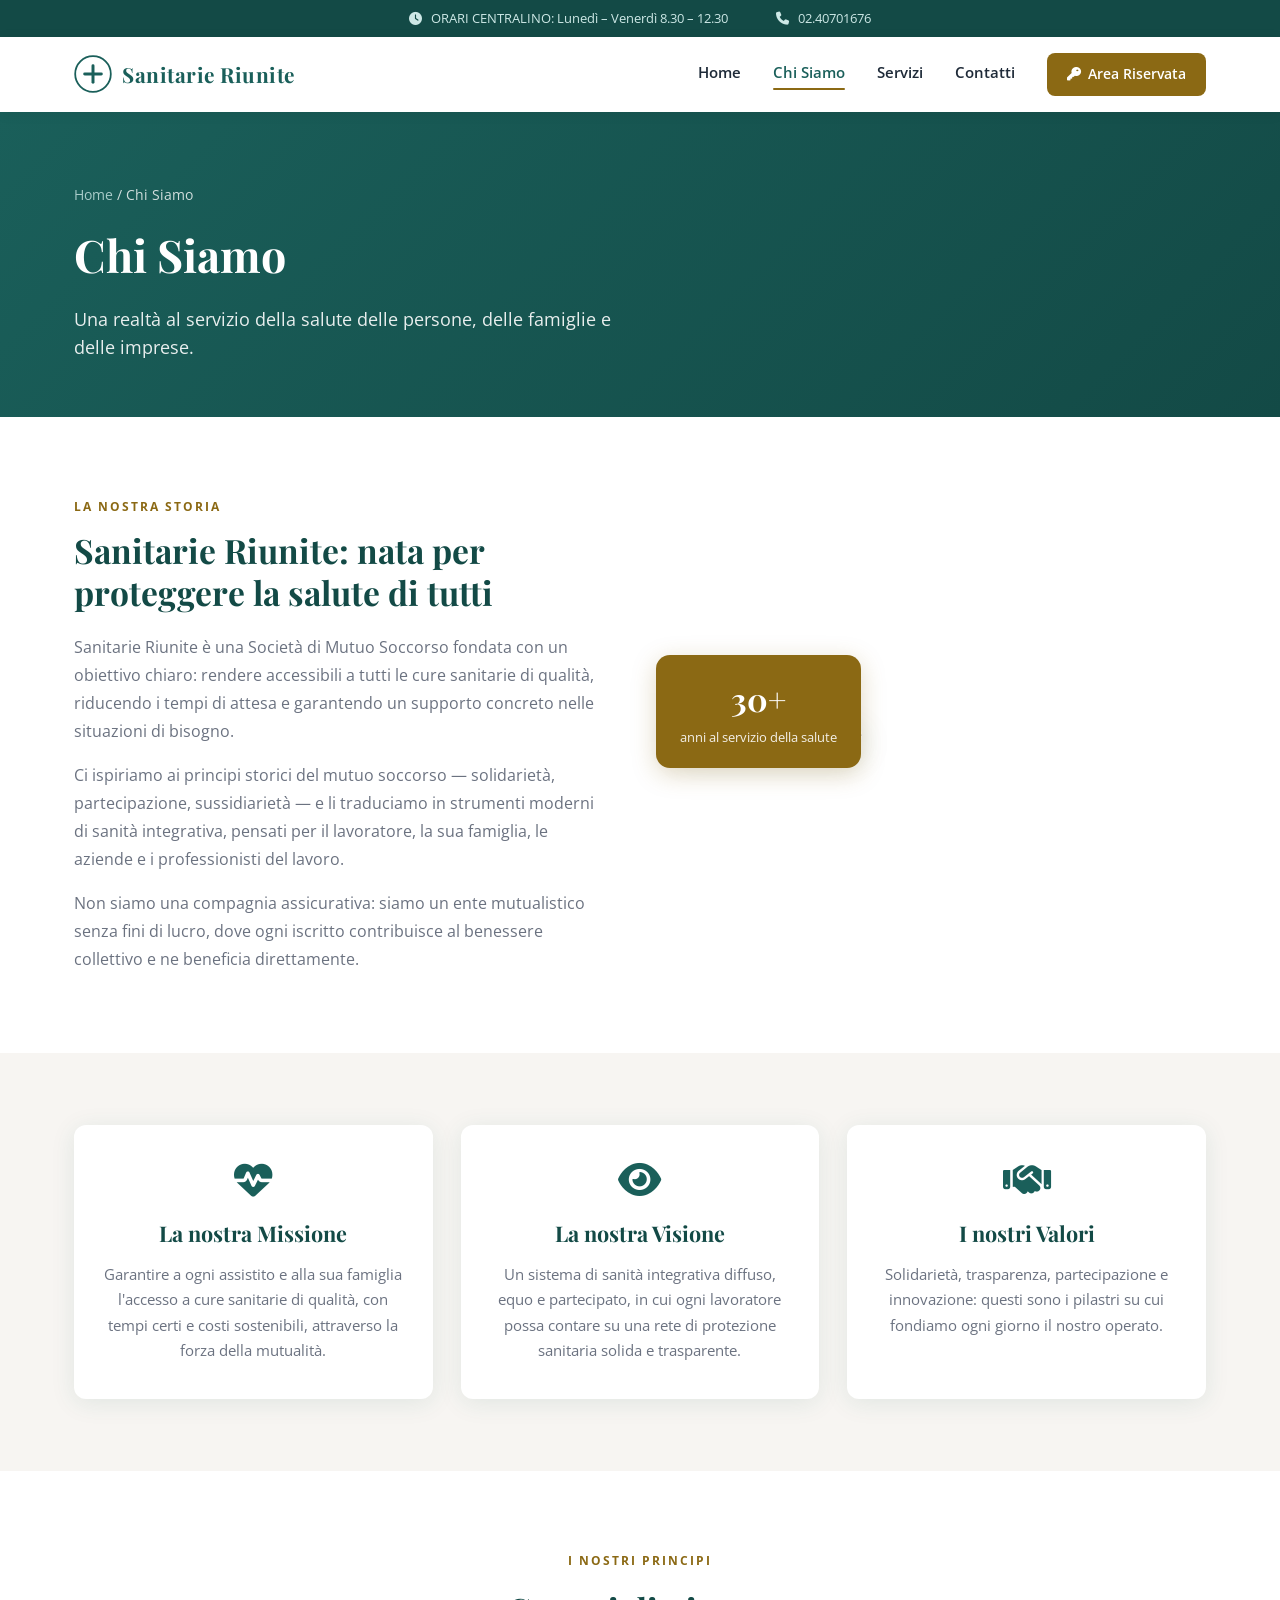
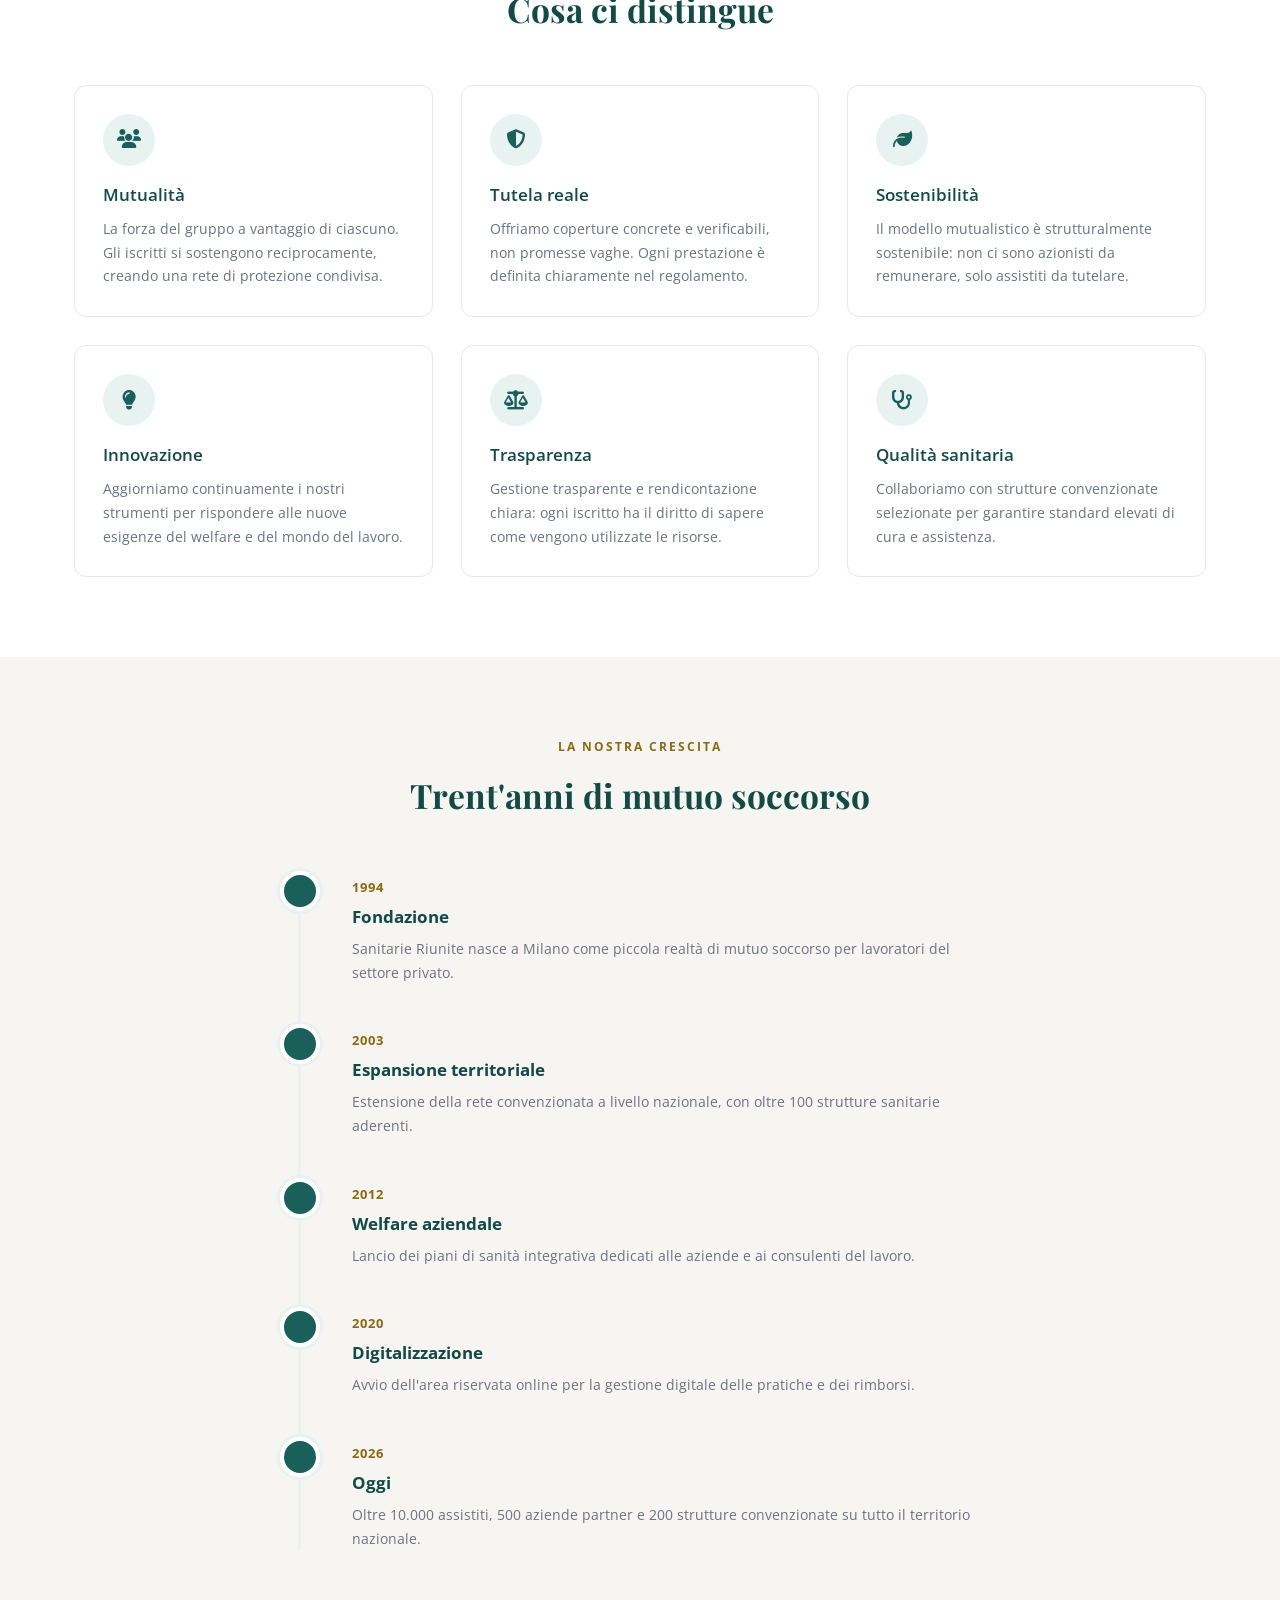
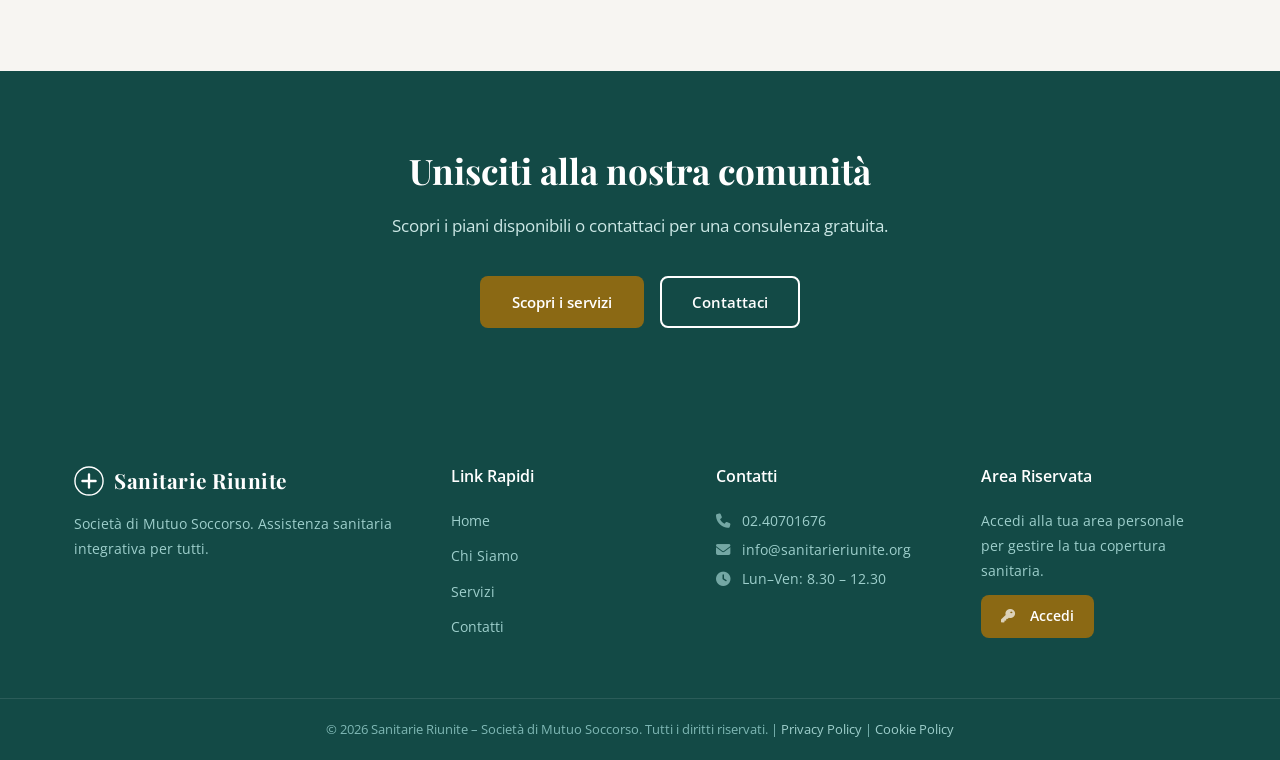
==== chi-siamo.html @ 255d89f9 "Create chi-siamo.html file" ====
<!DOCTYPE html>
<html lang="it">
<head>
  <meta charset="UTF-8" />
  <meta name="viewport" content="width=device-width, initial-scale=1.0"/>
  <title>Chi Siamo – Sanitarie Riunite</title>
  <link rel="stylesheet" href="style.css" />
  <link href="https://fonts.googleapis.com/css2?family=Playfair+Display:wght@700&family=Open+Sans:wght@400;600&display=swap" rel="stylesheet"/>
  <link rel="stylesheet" href="https://cdnjs.cloudflare.com/ajax/libs/font-awesome/6.5.0/css/all.min.css"/>
</head>
<body>
  <div class="topbar">
    <span><i class="fa fa-clock"></i> ORARI CENTRALINO: Lunedì – Venerdì 8.30 – 12.30</span>
    <span><i class="fa fa-phone"></i> 02.40701676</span>
  </div>
  <header class="main-header">
    <div class="container header-inner">
      <div class="logo">
        <svg xmlns="http://www.w3.org/2000/svg" width="38" height="38" viewBox="0 0 64 64" fill="none">
          <circle cx="32" cy="32" r="30" stroke="#1a5f5a" stroke-width="3"/>
          <line x1="32" y1="18" x2="32" y2="46" stroke="#1a5f5a" stroke-width="5" stroke-linecap="round"/>
          <line x1="18" y1="32" x2="46" y2="32" stroke="#1a5f5a" stroke-width="5" stroke-linecap="round"/>
        </svg>
        <span class="logo-text">Sanitarie Riunite</span>
      </div>
      <nav class="main-nav" id="main-nav">
        <a href="index.html">Home</a>
        <a href="chi-siamo.html" class="active">Chi Siamo</a>
        <a href="servizi.html">Servizi</a>
        <a href="contatti.html">Contatti</a>
        <a href="https://areariservata.sanitarieriunite.org" class="btn-area-riservata"><i class="fa fa-key"></i> Area Riservata</a>
      </nav>
      <button class="menu-toggle" onclick="document.getElementById('main-nav').classList.toggle('open')">&#9776;</button>
    </div>
  </header>
  <section class="page-hero">
    <div class="container">
      <p class="breadcrumb"><a href="index.html">Home</a> / Chi Siamo</p>
      <h1>Chi Siamo</h1>
      <p>Una realtà al servizio della salute delle persone, delle famiglie e delle imprese.</p>
    </div>
  </section>
  <section class="about-intro">
    <div class="container about-intro-inner">
      <div class="about-intro-text">
        <span class="section-label">LA NOSTRA STORIA</span>
        <h2>Sanitarie Riunite: nata per proteggere la salute di tutti</h2>
        <p>Sanitarie Riunite è una Società di Mutuo Soccorso fondata con un obiettivo chiaro: rendere accessibili a tutti le cure sanitarie di qualità, riducendo i tempi di attesa e garantendo un supporto concreto nelle situazioni di bisogno.</p>
        <p style="margin-top:16px;">Ci ispiriamo ai principi storici del mutuo soccorso — solidarietà, partecipazione, sussidiarietà — e li traduciamo in strumenti moderni di sanità integrativa, pensati per il lavoratore, la sua famiglia, le aziende e i professionisti del lavoro.</p>
        <p style="margin-top:16px;">Non siamo una compagnia assicurativa: siamo un ente mutualistico senza fini di lucro, dove ogni iscritto contribuisce al benessere collettivo e ne beneficia direttamente.</p>
      </div>
      <div class="about-intro-image">
        <img src="https://images.unsplash.com/photo-1576091160550-2173dba999ef?w=550&q=80" alt="Team Sanitarie Riunite" style="border-radius:18px;box-shadow:0 8px 32px rgba(26,95,90,0.15);width:100%;"/>
        <div class="about-badge">
          <span class="badge-number">30+</span>
          <span class="badge-label">anni al servizio della salute</span>
        </div>
      </div>
    </div>
  </section>
  <section class="missione-section">
    <div class="container">
      <div class="missione-inner">
        <div class="missione-card">
          <i class="fa fa-heart-pulse missione-icon"></i>
          <h3>La nostra Missione</h3>
          <p>Garantire a ogni assistito e alla sua famiglia l'accesso a cure sanitarie di qualità, con tempi certi e costi sostenibili, attraverso la forza della mutualità.</p>
        </div>
        <div class="missione-card">
          <i class="fa fa-eye missione-icon"></i>
          <h3>La nostra Visione</h3>
          <p>Un sistema di sanità integrativa diffuso, equo e partecipato, in cui ogni lavoratore possa contare su una rete di protezione sanitaria solida e trasparente.</p>
        </div>
        <div class="missione-card">
          <i class="fa fa-handshake missione-icon"></i>
          <h3>I nostri Valori</h3>
          <p>Solidarietà, trasparenza, partecipazione e innovazione: questi sono i pilastri su cui fondiamo ogni giorno il nostro operato.</p>
        </div>
      </div>
    </div>
  </section>
  <section class="valori-section">
    <div class="container">
      <span class="section-label center">I NOSTRI PRINCIPI</span>
      <h2 class="center">Cosa ci distingue</h2>
      <div class="valori-grid">
        <div class="valore-item">
          <div class="valore-icon"><i class="fa fa-users"></i></div>
          <h4>Mutualità</h4>
          <p>La forza del gruppo a vantaggio di ciascuno. Gli iscritti si sostengono reciprocamente, creando una rete di protezione condivisa.</p>
        </div>
        <div class="valore-item">
          <div class="valore-icon"><i class="fa fa-shield-halved"></i></div>
          <h4>Tutela reale</h4>
          <p>Offriamo coperture concrete e verificabili, non promesse vaghe. Ogni prestazione è definita chiaramente nel regolamento.</p>
        </div>
        <div class="valore-item">
          <div class="valore-icon"><i class="fa fa-leaf"></i></div>
          <h4>Sostenibilità</h4>
          <p>Il modello mutualistico è strutturalmente sostenibile: non ci sono azionisti da remunerare, solo assistiti da tutelare.</p>
        </div>
        <div class="valore-item">
          <div class="valore-icon"><i class="fa fa-lightbulb"></i></div>
          <h4>Innovazione</h4>
          <p>Aggiorniamo continuamente i nostri strumenti per rispondere alle nuove esigenze del welfare e del mondo del lavoro.</p>
        </div>
        <div class="valore-item">
          <div class="valore-icon"><i class="fa fa-scale-balanced"></i></div>
          <h4>Trasparenza</h4>
          <p>Gestione trasparente e rendicontazione chiara: ogni iscritto ha il diritto di sapere come vengono utilizzate le risorse.</p>
        </div>
        <div class="valore-item">
          <div class="valore-icon"><i class="fa fa-stethoscope"></i></div>
          <h4>Qualità sanitaria</h4>
          <p>Collaboriamo con strutture convenzionate selezionate per garantire standard elevati di cura e assistenza.</p>
        </div>
      </div>
    </div>
  </section>
  <section class="timeline-section">
    <div class="container">
      <span class="section-label center">LA NOSTRA CRESCITA</span>
      <h2 class="center">Trent'anni di mutuo soccorso</h2>
      <div class="timeline">
        <div class="timeline-item">
          <div class="timeline-dot"></div>
          <div class="timeline-content">
            <span class="timeline-year">1994</span>
            <h4>Fondazione</h4>
            <p>Sanitarie Riunite nasce a Milano come piccola realtà di mutuo soccorso per lavoratori del settore privato.</p>
          </div>
        </div>
        <div class="timeline-item">
          <div class="timeline-dot"></div>
          <div class="timeline-content">
            <span class="timeline-year">2003</span>
            <h4>Espansione territoriale</h4>
            <p>Estensione della rete convenzionata a livello nazionale, con oltre 100 strutture sanitarie aderenti.</p>
          </div>
        </div>
        <div class="timeline-item">
          <div class="timeline-dot"></div>
          <div class="timeline-content">
            <span class="timeline-year">2012</span>
            <h4>Welfare aziendale</h4>
            <p>Lancio dei piani di sanità integrativa dedicati alle aziende e ai consulenti del lavoro.</p>
          </div>
        </div>
        <div class="timeline-item">
          <div class="timeline-dot"></div>
          <div class="timeline-content">
            <span class="timeline-year">2020</span>
            <h4>Digitalizzazione</h4>
            <p>Avvio dell'area riservata online per la gestione digitale delle pratiche e dei rimborsi.</p>
          </div>
        </div>
        <div class="timeline-item">
          <div class="timeline-dot"></div>
          <div class="timeline-content">
            <span class="timeline-year">2026</span>
            <h4>Oggi</h4>
            <p>Oltre 10.000 assistiti, 500 aziende partner e 200 strutture convenzionate su tutto il territorio nazionale.</p>
          </div>
        </div>
      </div>
    </div>
  </section>
  <section class="cta-section">
    <div class="container cta-inner">
      <h2>Unisciti alla nostra comunità</h2>
      <p>Scopri i piani disponibili o contattaci per una consulenza gratuita.</p>
      <div class="cta-buttons">
        <a href="servizi.html" class="btn-primary">Scopri i servizi</a>
        <a href="contatti.html" class="btn-outline">Contattaci</a>
      </div>
    </div>
  </section>
  <footer class="main-footer">
    <div class="container footer-inner">
      <div class="footer-col">
        <div class="logo" style="margin-bottom:14px;">
          <svg xmlns="http://www.w3.org/2000/svg" width="30" height="30" viewBox="0 0 64 64" fill="none">
            <circle cx="32" cy="32" r="30" stroke="white" stroke-width="3"/>
            <line x1="32" y1="18" x2="32" y2="46" stroke="white" stroke-width="5" stroke-linecap="round"/>
            <line x1="18" y1="32" x2="46" y2="32" stroke="white" stroke-width="5" stroke-linecap="round"/>
          </svg>
          <span class="logo-text" style="color:white;">Sanitarie Riunite</span>
        </div>
        <p>Società di Mutuo Soccorso. Assistenza sanitaria integrativa per tutti.</p>
      </div>
      <div class="footer-col">
        <h4>Link Rapidi</h4>
        <ul>
          <li><a href="index.html">Home</a></li>
          <li><a href="chi-siamo.html">Chi Siamo</a></li>
          <li><a href="servizi.html">Servizi</a></li>
          <li><a href="contatti.html">Contatti</a></li>
        </ul>
      </div>
      <div class="footer-col">
        <h4>Contatti</h4>
        <p><i class="fa fa-phone"></i> 02.40701676</p>
        <p><i class="fa fa-envelope"></i> info@sanitarieriunite.org</p>
        <p><i class="fa fa-clock"></i> Lun–Ven: 8.30 – 12.30</p>
      </div>
      <div class="footer-col">
        <h4>Area Riservata</h4>
        <p>Accedi alla tua area personale per gestire la tua copertura sanitaria.</p>
        <a href="https://areariservata.sanitarieriunite.org" class="btn-area-riservata" style="margin-top:12px;display:inline-flex;"><i class="fa fa-key"></i> Accedi</a>
      </div>
    </div>
    <div class="footer-bottom">
      <p>&copy; 2026 Sanitarie Riunite – Società di Mutuo Soccorso. Tutti i diritti riservati. | <a href="#">Privacy Policy</a> | <a href="#">Cookie Policy</a></p>
    </div>
  </footer>
</body>
</html>
---- style.css ----
/* =============================================
   SANITARIE RIUNITE – Global Stylesheet
   Palette: Teal #1a5f5a | Gold #8B6914 | Light bg #f7f5f2
   Fonts: Playfair Display (headings) | Open Sans (body)
   ============================================= */

*, *::before, *::after { box-sizing: border-box; margin: 0; padding: 0; }

:root {
  --teal: #1a5f5a;
  --teal-dark: #134a46;
  --teal-light: #e8f2f1;
  --gold: #8B6914;
  --gold-light: #c49a2a;
  --gold-bg: #f5ede0;
  --dark: #1e2a38;
  --gray: #6b7280;
  --light-bg: #f7f5f2;
  --white: #ffffff;
  --radius: 12px;
  --shadow: 0 4px 24px rgba(26,95,90,0.10);
}

html { scroll-behavior: smooth; }
body { font-family: 'Open Sans', sans-serif; color: var(--dark); background: var(--white); line-height: 1.6; }

.container { max-width: 1180px; margin: 0 auto; padding: 0 24px; }

/* ---- TOP BAR ---- */
.topbar {
  background: var(--teal-dark);
  color: #cde8e6;
  font-size: 0.82rem;
  padding: 8px 32px;
  display: flex;
  justify-content: center;
  gap: 48px;
  flex-wrap: wrap;
}
.topbar i { margin-right: 6px; }

/* ---- HEADER ---- */
.main-header {
  position: sticky;
  top: 0;
  z-index: 1000;
  background: var(--white);
  box-shadow: 0 2px 12px rgba(0,0,0,0.07);
}
.header-inner {
  display: flex;
  align-items: center;
  justify-content: space-between;
  padding: 16px 24px;
  gap: 24px;
}
.logo {
  display: flex;
  align-items: center;
  gap: 10px;
  text-decoration: none;
}
.logo-text {
  font-family: 'Playfair Display', serif;
  font-size: 1.3rem;
  color: var(--teal);
  font-weight: 700;
  letter-spacing: 0.5px;
}
.main-nav {
  display: flex;
  align-items: center;
  gap: 32px;
}
.main-nav a {
  text-decoration: none;
  color: var(--dark);
  font-size: 0.95rem;
  font-weight: 600;
  transition: color 0.2s;
  position: relative;
  padding-bottom: 4px;
}
.main-nav a:hover, .main-nav a.active {
  color: var(--teal);
}
.main-nav a.active::after {
  content: '';
  position: absolute;
  bottom: -2px;
  left: 0;
  width: 100%;
  height: 2px;
  background: var(--gold);
  border-radius: 2px;
}
.btn-area-riservata {
  background: var(--gold) !important;
  color: var(--white) !important;
  padding: 10px 20px !important;
  border-radius: 8px !important;
  font-size: 0.88rem !important;
  font-weight: 600 !important;
  display: inline-flex !important;
  align-items: center !important;
  gap: 7px !important;
  transition: background 0.2s !important;
  text-decoration: none !important;
}
.btn-area-riservata:hover { background: var(--gold-light) !important; }
.btn-area-riservata::after { display: none !important; }

.menu-toggle {
  display: none;
  background: none;
  border: none;
  font-size: 1.6rem;
  cursor: pointer;
  color: var(--teal);
}

/* ---- BUTTONS ---- */
.btn-primary {
  display: inline-block;
  background: var(--gold);
  color: var(--white);
  padding: 14px 32px;
  border-radius: 8px;
  font-weight: 600;
  font-size: 0.95rem;
  text-decoration: none;
  transition: background 0.2s, transform 0.15s;
}
.btn-primary:hover { background: var(--gold-light); transform: translateY(-1px); }

.btn-outline {
  display: inline-block;
  border: 2px solid var(--white);
  color: var(--white);
  padding: 12px 30px;
  border-radius: 8px;
  font-weight: 600;
  font-size: 0.95rem;
  text-decoration: none;
  transition: background 0.2s;
}
.btn-outline:hover { background: rgba(255,255,255,0.15); }

/* ---- PAGE HERO (inner pages) ---- */
.page-hero {
  background: linear-gradient(135deg, var(--teal) 0%, var(--teal-dark) 100%);
  color: var(--white);
  padding: 72px 0 56px;
}
.page-hero .breadcrumb {
  font-size: 0.85rem;
  margin-bottom: 14px;
  opacity: 0.8;
}
.page-hero .breadcrumb a { color: #cde8e6; text-decoration: none; }
.page-hero .breadcrumb a:hover { text-decoration: underline; }
.page-hero h1 {
  font-family: 'Playfair Display', serif;
  font-size: 2.8rem;
  margin-bottom: 14px;
}
.page-hero p { font-size: 1.1rem; opacity: 0.9; max-width: 560px; }

/* ---- HERO (Home) ---- */
.hero {
  background: var(--light-bg);
  padding: 80px 0 70px;
  overflow: hidden;
}
.hero-inner {
  display: grid;
  grid-template-columns: 1fr 1fr;
  gap: 64px;
  align-items: center;
}
.hero-img-grid {
  position: relative;
  height: 480px;
}
.img-main {
  position: absolute;
  left: 0;
  top: 20px;
  width: 58%;
  height: 400px;
  overflow: hidden;
  border-radius: 14px;
  box-shadow: var(--shadow);
}
.img-main img { width: 100%; height: 100%; object-fit: cover; }
.img-circle {
  position: absolute;
  border-radius: 50%;
  overflow: hidden;
  border: 4px solid white;
  box-shadow: 0 4px 16px rgba(0,0,0,0.12);
}
.img-circle img { width: 100%; height: 100%; object-fit: cover; }
.img-circle-1 { width: 110px; height: 110px; right: 30px; top: 10px; }
.img-circle-2 { width: 130px; height: 130px; right: 0; top: 150px; }
.img-circle-3 { width: 100px; height: 100px; right: 50px; bottom: 60px; }
.hero-dot {
  position: absolute;
  width: 60px; height: 60px;
  background: var(--gold-bg);
  border-radius: 50%;
  bottom: 80px; left: 20px;
}
.hero-shape {
  position: absolute;
  width: 80px; height: 80px;
  background: var(--teal-light);
  border-radius: 50% 0 50% 0;
  top: 10px; right: 160px;
}
.hero-text { padding-left: 12px; }
.hero-subtitle {
  font-size: 0.78rem;
  letter-spacing: 2px;
  color: var(--gold);
  font-weight: 600;
  margin-bottom: 18px;
}
.hero-text h1 {
  font-family: 'Playfair Display', serif;
  font-size: 2.6rem;
  color: var(--teal-dark);
  line-height: 1.15;
  margin-bottom: 20px;
}
.hero-text h1 span {
  font-size: 1.7rem;
  display: block;
  color: var(--teal);
}
.hero-desc {
  color: var(--gray);
  font-size: 1.05rem;
  line-height: 1.75;
  margin-bottom: 36px;
  max-width: 480px;
}

/* ---- CARDS SECTION ---- */
.cards-section { padding: 64px 0; background: var(--white); }
.cards-grid {
  display: grid;
  grid-template-columns: repeat(3, 1fr);
  gap: 24px;
}
.card {
  border-radius: var(--radius);
  padding: 40px 32px;
  color: white;
  display: flex;
  flex-direction: column;
  gap: 14px;
}
.card-brown { background: var(--gold); }
.card-teal  { background: var(--teal); }
.card-dark  { background: var(--dark); }
.card-icon { font-size: 2.2rem; opacity: 0.9; }
.card h3 { font-family: 'Playfair Display', serif; font-size: 1.4rem; }
.card p { font-size: 0.93rem; opacity: 0.9; line-height: 1.65; flex: 1; }
.card a { color: white; font-weight: 600; font-size: 0.9rem; text-decoration: none; display: inline-flex; align-items: center; gap: 8px; margin-top: auto; opacity: 0.95; }
.card a:hover { opacity: 1; text-decoration: underline; }

/* ---- VANTAGGI ---- */
.vantaggi-section { padding: 80px 0; background: var(--light-bg); }
.vantaggi-inner {
  display: grid;
  grid-template-columns: 1fr 1fr;
  gap: 72px;
  align-items: center;
}
.section-label {
  font-size: 0.78rem;
  letter-spacing: 2px;
  color: var(--gold);
  font-weight: 700;
  display: block;
  margin-bottom: 12px;
  text-transform: uppercase;
}
.section-label.center { text-align: center; }
.vantaggi-text h2, .about-intro-text h2 {
  font-family: 'Playfair Display', serif;
  font-size: 2.1rem;
  color: var(--teal-dark);
  margin-bottom: 20px;
  line-height: 1.25;
}
.vantaggi-text p { color: var(--gray); margin-bottom: 24px; line-height: 1.75; }
.vantaggi-list { list-style: none; margin-bottom: 36px; }
.vantaggi-list li { display: flex; align-items: center; gap: 12px; margin-bottom: 12px; font-size: 0.95rem; }
.vantaggi-list li i { color: var(--teal); font-size: 0.9rem; }
.vantaggi-image img { width: 100%; border-radius: 18px; box-shadow: var(--shadow); object-fit: cover; height: 420px; }

/* ---- NUMERI ---- */
.numeri-section { background: var(--teal); padding: 56px 0; }
.numeri-grid { display: grid; grid-template-columns: repeat(4, 1fr); gap: 16px; text-align: center; }
.numero-item { color: white; }
.numero { display: block; font-family: 'Playfair Display', serif; font-size: 2.4rem; font-weight: 700; margin-bottom: 6px; }
.numero-label { font-size: 0.88rem; opacity: 0.85; letter-spacing: 1px; text-transform: uppercase; }

/* ---- TESTIMONIAL ---- */
.testimonial-section { padding: 80px 0; background: var(--white); }
.testimonial-section h2 { font-family: 'Playfair Display', serif; font-size: 2.1rem; color: var(--teal-dark); text-align: center; margin-bottom: 48px; }
.testimonial-grid { display: grid; grid-template-columns: repeat(3, 1fr); gap: 24px; }
.testimonial-card {
  background: var(--light-bg);
  border-radius: var(--radius);
  padding: 32px;
  display: flex;
  flex-direction: column;
  gap: 24px;
  border-top: 3px solid var(--gold);
}
.testimonial-card p { font-size: 0.95rem; color: var(--gray); line-height: 1.75; font-style: italic; }
.testimonial-author { display: flex; align-items: center; gap: 14px; }
.testimonial-author img { width: 52px; height: 52px; border-radius: 50%; object-fit: cover; border: 2px solid var(--teal-light); }
.testimonial-author strong { display: block; font-size: 0.95rem; color: var(--dark); }
.testimonial-author span { font-size: 0.82rem; color: var(--gray); }

/* ---- CTA ---- */
.cta-section { background: var(--teal-dark); padding: 72px 0; text-align: center; }
.cta-inner h2 { font-family: 'Playfair Display', serif; font-size: 2.2rem; color: white; margin-bottom: 14px; }
.cta-inner p { color: #cde8e6; font-size: 1.05rem; margin-bottom: 36px; }
.cta-buttons { display: flex; justify-content: center; gap: 16px; flex-wrap: wrap; }

/* ---- ABOUT PAGE ---- */
.about-intro { padding: 80px 0; background: var(--white); }
.about-intro-inner { display: grid; grid-template-columns: 1fr 1fr; gap: 72px; align-items: center; }
.about-intro-text p { color: var(--gray); line-height: 1.75; }
.about-intro-image { position: relative; }
.about-badge {
  position: absolute;
  bottom: -20px;
  left: -20px;
  background: var(--gold);
  color: white;
  border-radius: 14px;
  padding: 18px 24px;
  text-align: center;
  box-shadow: 0 6px 24px rgba(139,105,20,0.25);
}
.badge-number { display: block; font-family: 'Playfair Display', serif; font-size: 2rem; font-weight: 700; }
.badge-label { font-size: 0.82rem; opacity: 0.9; line-height: 1.4; }

.missione-section { background: var(--light-bg); padding: 72px 0; }
.missione-inner { display: grid; grid-template-columns: repeat(3,1fr); gap: 28px; }
.missione-card { background: white; border-radius: var(--radius); padding: 36px 28px; text-align: center; box-shadow: var(--shadow); }
.missione-icon { font-size: 2.4rem; color: var(--teal); margin-bottom: 16px; display: block; }
.missione-card h3 { font-family: 'Playfair Display', serif; font-size: 1.35rem; color: var(--teal-dark); margin-bottom: 12px; }
.missione-card p { color: var(--gray); font-size: 0.93rem; line-height: 1.7; }

.valori-section { padding: 80px 0; background: var(--white); }
.valori-section h2 { font-family: 'Playfair Display', serif; font-size: 2.1rem; color: var(--teal-dark); text-align: center; margin-bottom: 48px; }
.valori-grid { display: grid; grid-template-columns: repeat(3,1fr); gap: 28px; }
.valore-item { padding: 28px; border-radius: var(--radius); border: 1.5px solid #e5e7eb; transition: box-shadow 0.2s, border-color 0.2s; }
.valore-item:hover { box-shadow: var(--shadow); border-color: var(--teal-light); }
.valore-icon { width: 52px; height: 52px; background: var(--teal-light); border-radius: 50%; display: flex; align-items: center; justify-content: center; margin-bottom: 16px; }
.valore-icon i { color: var(--teal); font-size: 1.2rem; }
.valore-item h4 { font-size: 1.05rem; color: var(--teal-dark); margin-bottom: 8px; font-weight: 600; }
.valore-item p { font-size: 0.9rem; color: var(--gray); line-height: 1.65; }

.timeline-section { background: var(--light-bg); padding: 80px 0; }
.timeline-section h2 { font-family: 'Playfair Display', serif; font-size: 2.1rem; color: var(--teal-dark); text-align: center; margin-bottom: 56px; }
.timeline { position: relative; max-width: 720px; margin: 0 auto; }
.timeline::before { content:''; position:absolute; left:18px; top:0; bottom:0; width:3px; background: var(--teal-light); border-radius:2px; }
.timeline-item { display:flex; gap:32px; margin-bottom:40px; position:relative; }
.timeline-dot { width:40px; height:40px; min-width:40px; background:var(--teal); border-radius:50%; border:4px solid white; box-shadow:0 0 0 3px var(--teal-light); z-index:1; }
.timeline-content { padding-top:6px; }
.timeline-year { font-size:0.82rem; font-weight:700; color:var(--gold); letter-spacing:1px; text-transform:uppercase; display:block; margin-bottom:6px; }
.timeline-content h4 { font-size:1.05rem; color:var(--teal-dark); margin-bottom:6px; }
.timeline-content p { font-size:0.9rem; color:var(--gray); line-height:1.65; }

/* ---- SERVICES PAGE ---- */
.servizio-section { padding: 80px 0; }
.servizio-section.bg-light { background: var(--light-bg); }
.servizio-inner { display: grid; grid-template-columns: 1fr 1fr; gap: 72px; align-items: center; }
.servizio-inner.reverse { direction: rtl; }
.servizio-inner.reverse > * { direction: ltr; }
.servizio-tag {
  display: inline-block;
  background: var(--gold-bg);
  color: var(--gold);
  font-size: 0.75rem;
  font-weight: 700;
  letter-spacing: 1.5px;
  text-transform: uppercase;
  padding: 6px 14px;
  border-radius: 20px;
  margin-bottom: 16px;
}
.servizio-text h2 { font-family: 'Playfair Display', serif; font-size: 2rem; color: var(--teal-dark); margin-bottom: 16px; line-height: 1.25; }
.servizio-text p { color: var(--gray); line-height: 1.75; margin-bottom: 24px; }
.servizio-list { list-style: none; margin-bottom: 36px; }
.servizio-list li { display: flex; align-items: flex-start; gap: 12px; margin-bottom: 10px; font-size: 0.93rem; color: var(--dark); }
.servizio-list li i { color: var(--teal); margin-top: 3px; flex-shrink: 0; }
.servizio-image img { width: 100%; border-radius: 18px; box-shadow: var(--shadow); height: 400px; object-fit: cover; }

/* ---- CONTACTS PAGE ---- */
.contatti-section { padding: 80px 0; background: var(--white); }
.contatti-inner { display: grid; grid-template-columns: 1fr 1fr; gap: 72px; align-items: flex-start; }
.contatti-info h2 { font-family: 'Playfair Display', serif; font-size: 2rem; color: var(--teal-dark); margin-bottom: 16px; line-height: 1.25; }
.info-item { display: flex; gap: 18px; align-items: flex-start; margin-bottom: 28px; }
.info-item i { font-size: 1.3rem; color: var(--teal); margin-top: 4px; width: 24px; flex-shrink: 0; }
.info-item h4 { font-size: 0.92rem; color: var(--dark); font-weight: 600; margin-bottom: 4px; }
.info-item p { color: var(--gray); font-size: 0.9rem; line-height: 1.6; }
.contatti-form { background: var(--light-bg); border-radius: 18px; padding: 40px; box-shadow: var(--shadow); }
.contatti-form h3 { font-family: 'Playfair Display', serif; font-size: 1.5rem; color: var(--teal-dark); margin-bottom: 28px; }
.form-row { display: grid; grid-template-columns: 1fr 1fr; gap: 16px; }
.form-group { margin-bottom: 18px; }
.form-group label { display: block; font-size: 0.88rem; font-weight: 600; margin-bottom: 7px; color: var(--dark); }
.form-group input, .form-group select, .form-group textarea {
  width: 100%;
  padding: 12px 14px;
  border: 1.5px solid #d1d5db;
  border-radius: 8px;
  font-family: 'Open Sans', sans-serif;
  font-size: 0.93rem;
  color: var(--dark);
  background: white;
  transition: border-color 0.2s;
  outline: none;
}
.form-group input:focus, .form-group select:focus, .form-group textarea:focus { border-color: var(--teal); }
.form-group textarea { min-height: 130px; resize: vertical; }

/* ---- FOOTER ---- */
.main-footer { background: var(--teal-dark); color: #cde8e6; padding: 64px 0 0; }
.footer-inner { display: grid; grid-template-columns: 1.5fr 1fr 1fr 1fr; gap: 40px; padding-bottom: 48px; }
.footer-col p { font-size: 0.9rem; line-height: 1.75; color: #9ecfcc; margin-top: 4px; }
.footer-col h4 { color: white; font-size: 1rem; font-weight: 600; margin-bottom: 18px; }
.footer-col ul { list-style: none; }
.footer-col ul li { margin-bottom: 10px; }
.footer-col ul li a, .footer-col a { color: #9ecfcc; text-decoration: none; font-size: 0.9rem; transition: color 0.2s; }
.footer-col ul li a:hover, .footer-col a:hover { color: white; }
.footer-col i { margin-right: 8px; opacity: 0.7; }
.footer-bottom { border-top: 1px solid rgba(255,255,255,0.1); padding: 20px 24px; text-align: center; }
.footer-bottom p { font-size: 0.82rem; color: #7fb8b5; }
.footer-bottom a { color: #9ecfcc; text-decoration: none; }
.footer-bottom a:hover { color: white; text-decoration: underline; }

/* ---- HEADINGS SHARED ---- */
h2.center { font-family: 'Playfair Display', serif; font-size: 2.1rem; color: var(--teal-dark); text-align: center; margin-bottom: 48px; }

/* ---- RESPONSIVE ---- */
@media (max-width: 1024px) {
  .hero-inner, .vantaggi-inner, .about-intro-inner, .servizio-inner, .contatti-inner { grid-template-columns: 1fr; gap: 48px; }
  .servizio-inner.reverse { direction: ltr; }
  .hero-img-grid { height: 340px; }
  .footer-inner { grid-template-columns: 1fr 1fr; }
  .cards-grid, .missione-inner, .valori-grid, .testimonial-grid, .numeri-grid { grid-template-columns: 1fr 1fr; }
}
@media (max-width: 768px) {
  .topbar { gap: 16px; font-size: 0.78rem; flex-direction: column; align-items: center; padding: 8px 16px; }
  .main-nav { display: none; flex-direction: column; position: absolute; top: 70px; left: 0; right: 0; background: white; padding: 20px; box-shadow: 0 8px 24px rgba(0,0,0,0.1); gap: 16px; z-index: 999; }
  .main-nav.open { display: flex; }
  .menu-toggle { display: block; }
  .header-inner { position: relative; }
  .hero-text h1 { font-size: 2rem; }
  .cards-grid, .missione-inner, .valori-grid, .testimonial-grid, .numeri-grid { grid-template-columns: 1fr; }
  .footer-inner { grid-template-columns: 1fr; }
  .form-row { grid-template-columns: 1fr; }
  .page-hero h1 { font-size: 2rem; }
  .about-badge { position: static; margin-top: 20px; display: inline-block; }
}
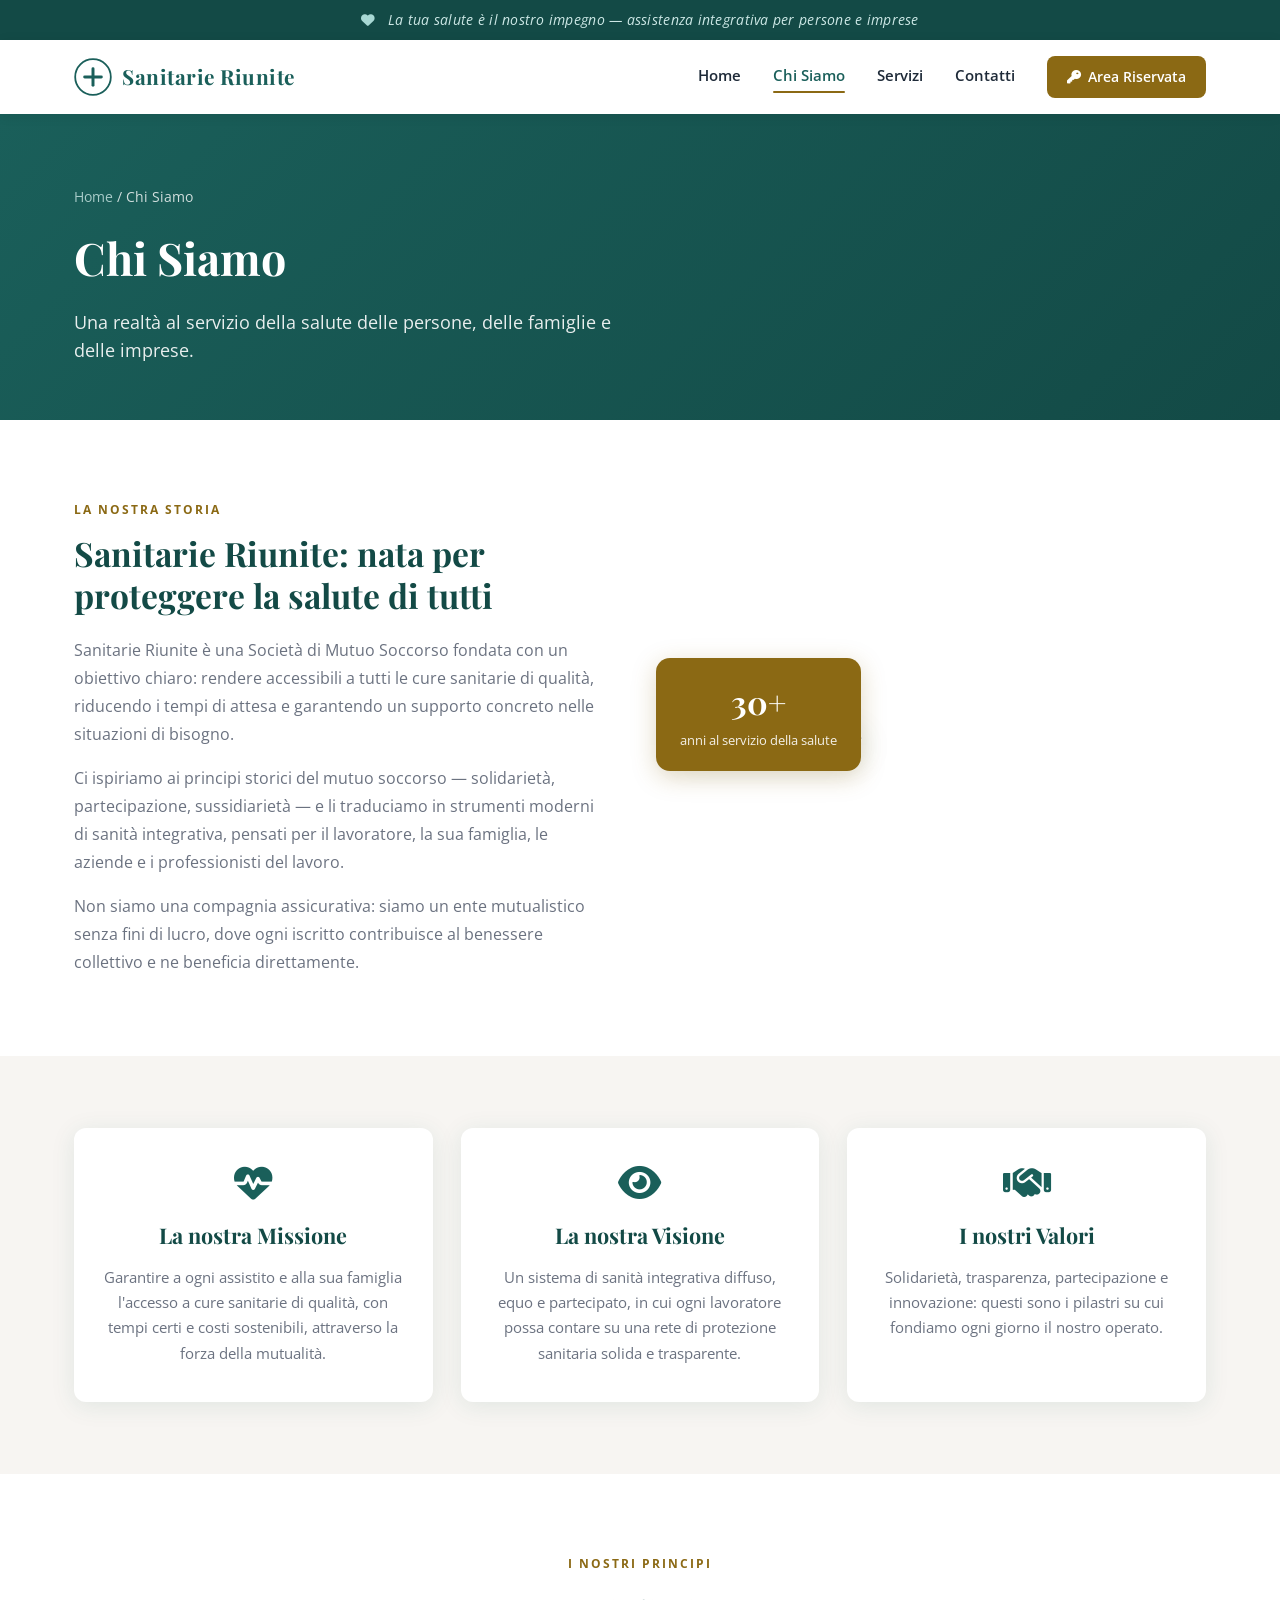
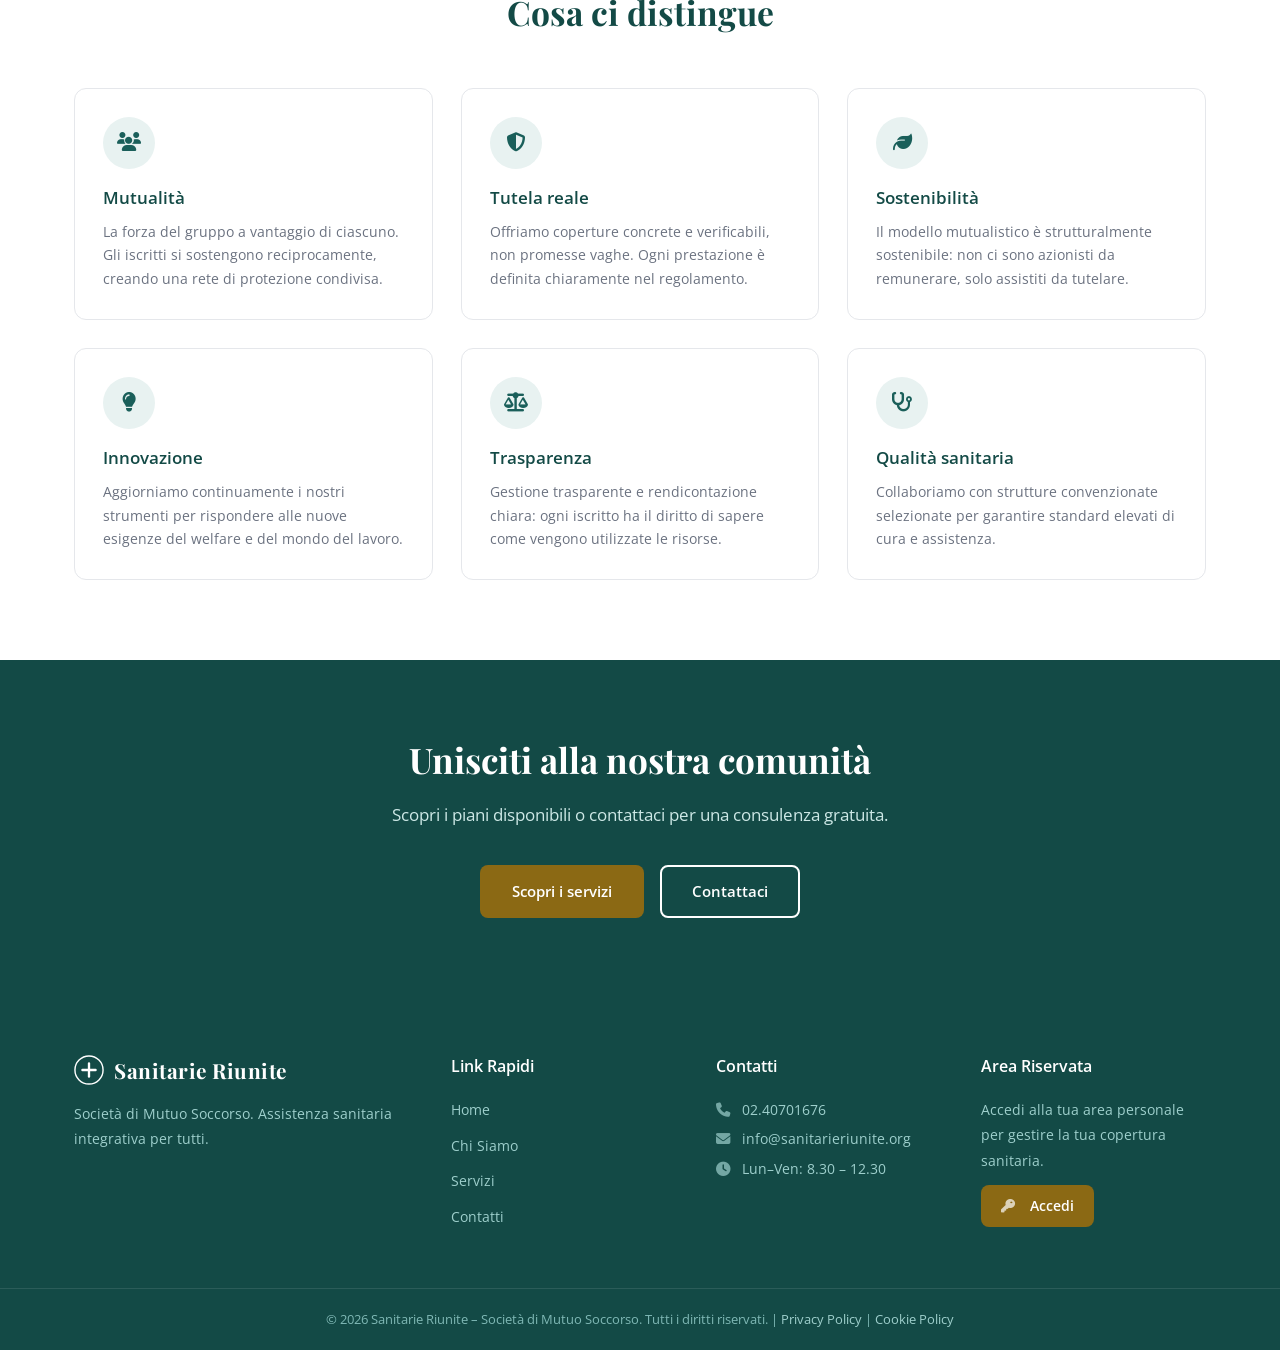
==== commit cf769c2c: "avanzamento lavori sanitarie riunite" ====
--- a/chi-siamo.html
+++ b/chi-siamo.html
@@ -10,8 +10,7 @@
 </head>
 <body>
   <div class="topbar">
-    <span><i class="fa fa-clock"></i> ORARI CENTRALINO: Lunedì – Venerdì 8.30 – 12.30</span>
-    <span><i class="fa fa-phone"></i> 02.40701676</span>
+    <span><i class="fa fa-heart"></i> La tua salute è il nostro impegno &mdash; assistenza integrativa per persone e imprese</span>
   </div>
   <header class="main-header">
     <div class="container header-inner">
@@ -117,6 +116,7 @@
       </div>
     </div>
   </section>
+  <!--
   <section class="timeline-section">
     <div class="container">
       <span class="section-label center">LA NOSTRA CRESCITA</span>
@@ -165,6 +165,7 @@
       </div>
     </div>
   </section>
+  -->
   <section class="cta-section">
     <div class="container cta-inner">
       <h2>Unisciti alla nostra comunità</h2>
--- a/style.css
+++ b/style.css
@@ -30,14 +30,16 @@
 .topbar {
   background: var(--teal-dark);
   color: #cde8e6;
-  font-size: 0.82rem;
-  padding: 8px 32px;
+  font-size: 0.85rem;
+  font-style: italic;
+  letter-spacing: 0.02em;
+  padding: 9px 32px;
   display: flex;
   justify-content: center;
-  gap: 48px;
-  flex-wrap: wrap;
-}
-.topbar i { margin-right: 6px; }
+  align-items: center;
+  text-align: center;
+}
+.topbar i { margin-right: 8px; color: #a8d8d4; }
 
 /* ---- HEADER ---- */
 .main-header {
@@ -178,45 +180,19 @@
   gap: 64px;
   align-items: center;
 }
-.hero-img-grid {
-  position: relative;
-  height: 480px;
-}
-.img-main {
-  position: absolute;
-  left: 0;
-  top: 20px;
-  width: 58%;
-  height: 400px;
+.hero-img-single {
+  width: 100%;
+  max-width: 520px;
+  border-radius: 20px;
   overflow: hidden;
-  border-radius: 14px;
-  box-shadow: var(--shadow);
-}
-.img-main img { width: 100%; height: 100%; object-fit: cover; }
-.img-circle {
-  position: absolute;
-  border-radius: 50%;
-  overflow: hidden;
-  border: 4px solid white;
-  box-shadow: 0 4px 16px rgba(0,0,0,0.12);
-}
-.img-circle img { width: 100%; height: 100%; object-fit: cover; }
-.img-circle-1 { width: 110px; height: 110px; right: 30px; top: 10px; }
-.img-circle-2 { width: 130px; height: 130px; right: 0; top: 150px; }
-.img-circle-3 { width: 100px; height: 100px; right: 50px; bottom: 60px; }
-.hero-dot {
-  position: absolute;
-  width: 60px; height: 60px;
-  background: var(--gold-bg);
-  border-radius: 50%;
-  bottom: 80px; left: 20px;
-}
-.hero-shape {
-  position: absolute;
-  width: 80px; height: 80px;
-  background: var(--teal-light);
-  border-radius: 50% 0 50% 0;
-  top: 10px; right: 160px;
+  box-shadow: 0 12px 48px rgba(26,95,90,0.18);
+}
+.hero-img-single img {
+  width: 100%;
+  height: 460px;
+  object-fit: cover;
+  object-position: center 30%;
+  display: block;
 }
 .hero-text { padding-left: 12px; }
 .hero-subtitle {
@@ -455,7 +431,7 @@
 @media (max-width: 1024px) {
   .hero-inner, .vantaggi-inner, .about-intro-inner, .servizio-inner, .contatti-inner { grid-template-columns: 1fr; gap: 48px; }
   .servizio-inner.reverse { direction: ltr; }
-  .hero-img-grid { height: 340px; }
+  .hero-img-single img { height: 320px; }
   .footer-inner { grid-template-columns: 1fr 1fr; }
   .cards-grid, .missione-inner, .valori-grid, .testimonial-grid, .numeri-grid { grid-template-columns: 1fr 1fr; }
 }
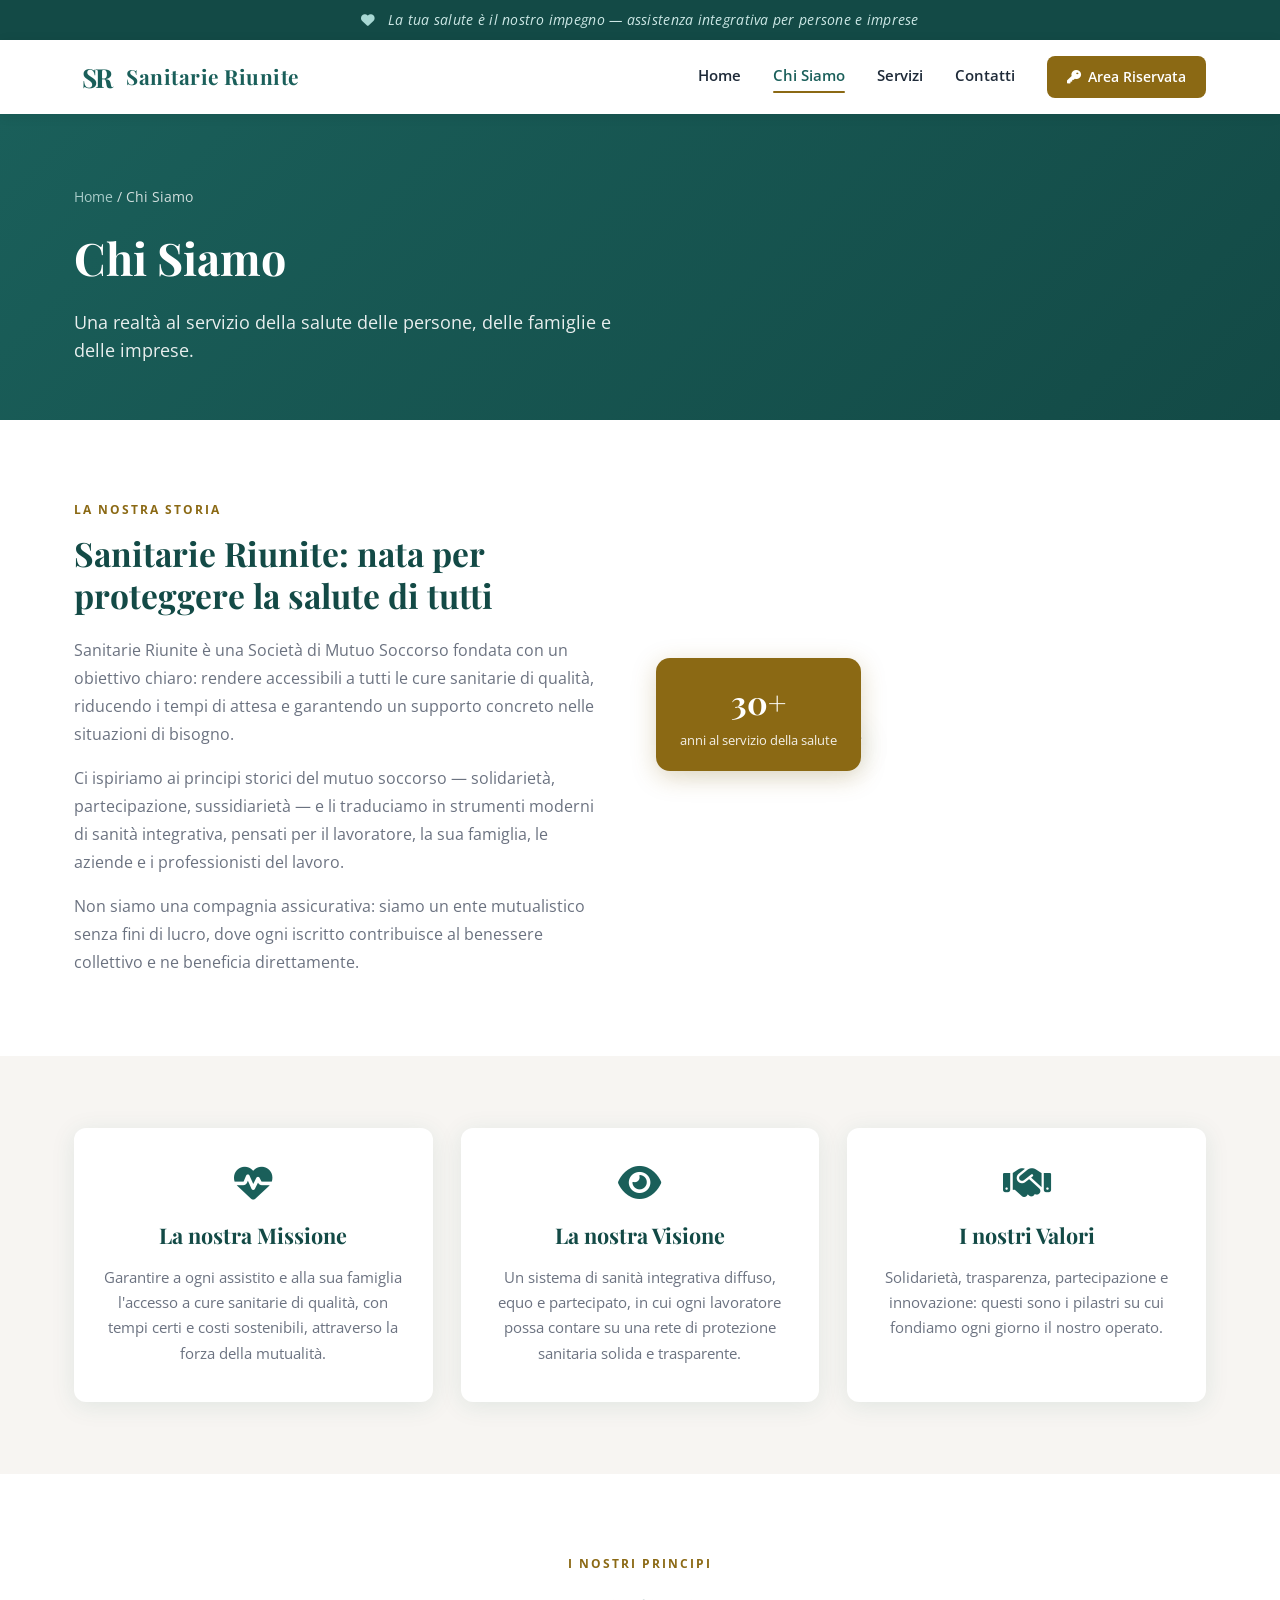
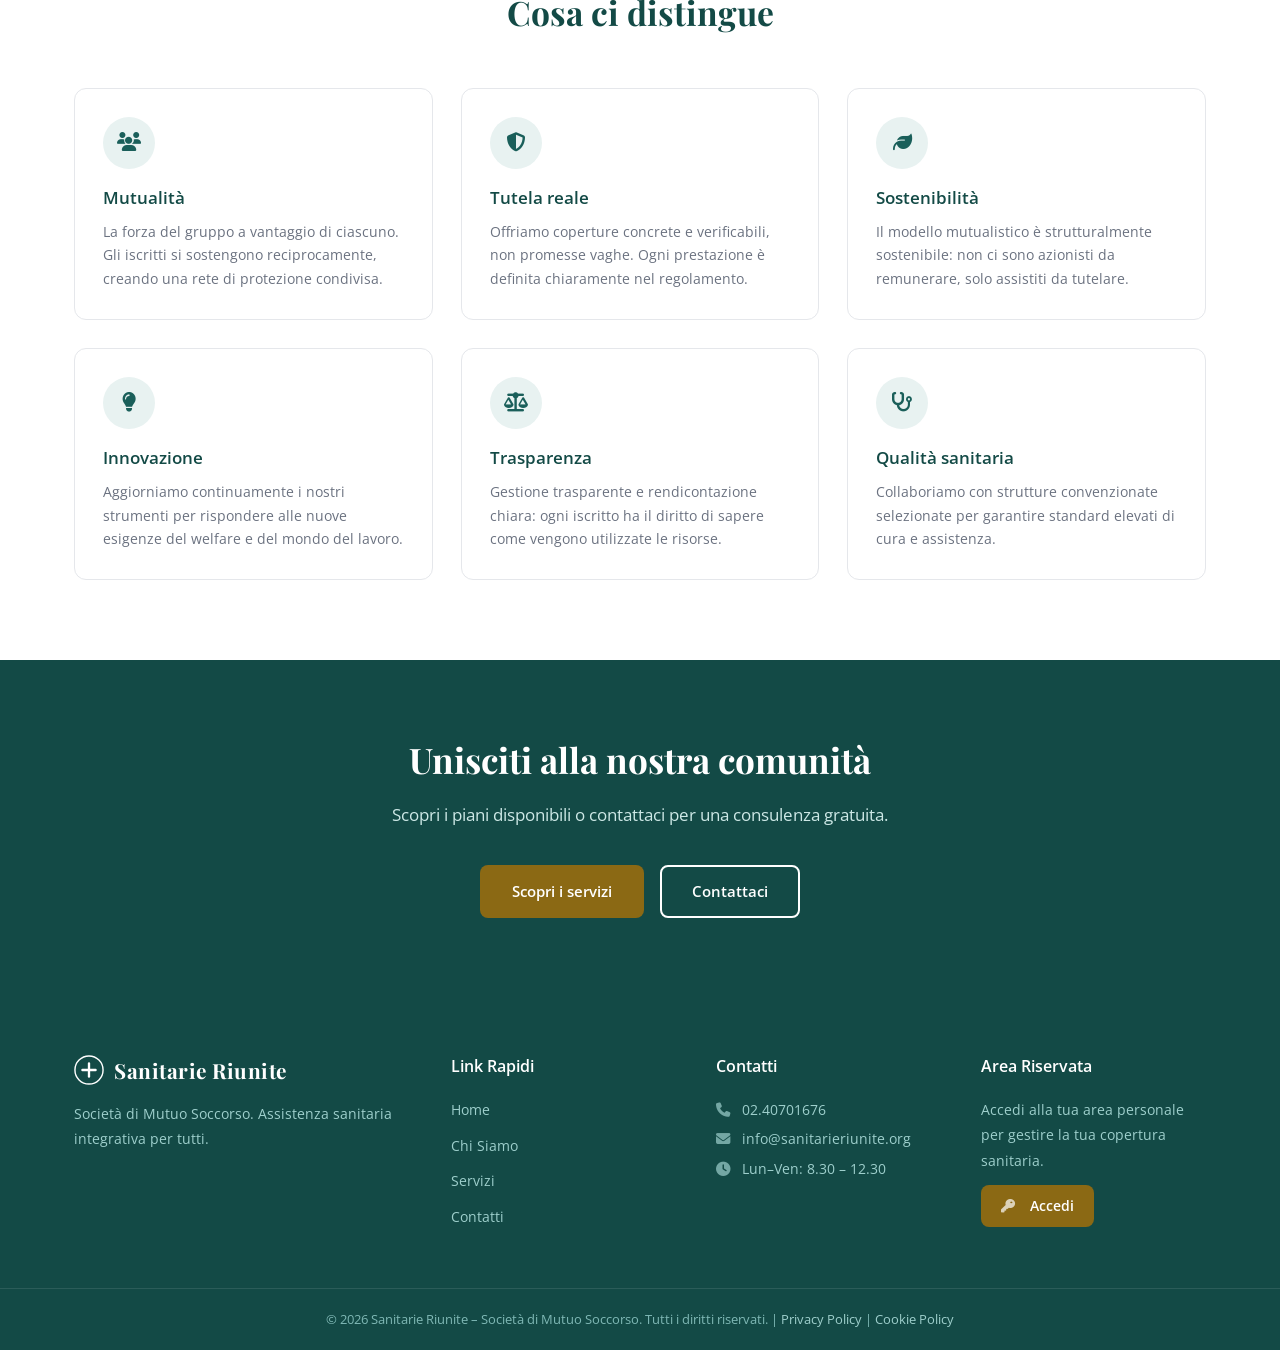
==== commit b32c44ee: "immagini e correzioni varie" ====
--- a/chi-siamo.html
+++ b/chi-siamo.html
@@ -15,10 +15,9 @@
   <header class="main-header">
     <div class="container header-inner">
       <div class="logo">
-        <svg xmlns="http://www.w3.org/2000/svg" width="38" height="38" viewBox="0 0 64 64" fill="none">
-          <circle cx="32" cy="32" r="30" stroke="#1a5f5a" stroke-width="3"/>
-          <line x1="32" y1="18" x2="32" y2="46" stroke="#1a5f5a" stroke-width="5" stroke-linecap="round"/>
-          <line x1="18" y1="32" x2="46" y2="32" stroke="#1a5f5a" stroke-width="5" stroke-linecap="round"/>
+        <svg xmlns="http://www.w3.org/2000/svg" width="42" height="42" viewBox="0 0 64 64" fill="none">
+          <text x="12" y="48" font-family="Playfair Display, serif" font-size="40" font-weight="700" fill="#1a5f5a">S</text>
+          <text x="32" y="48" font-family="Playfair Display, serif" font-size="40" font-weight="700" fill="#1a5f5a">R</text>
         </svg>
         <span class="logo-text">Sanitarie Riunite</span>
       </div>
